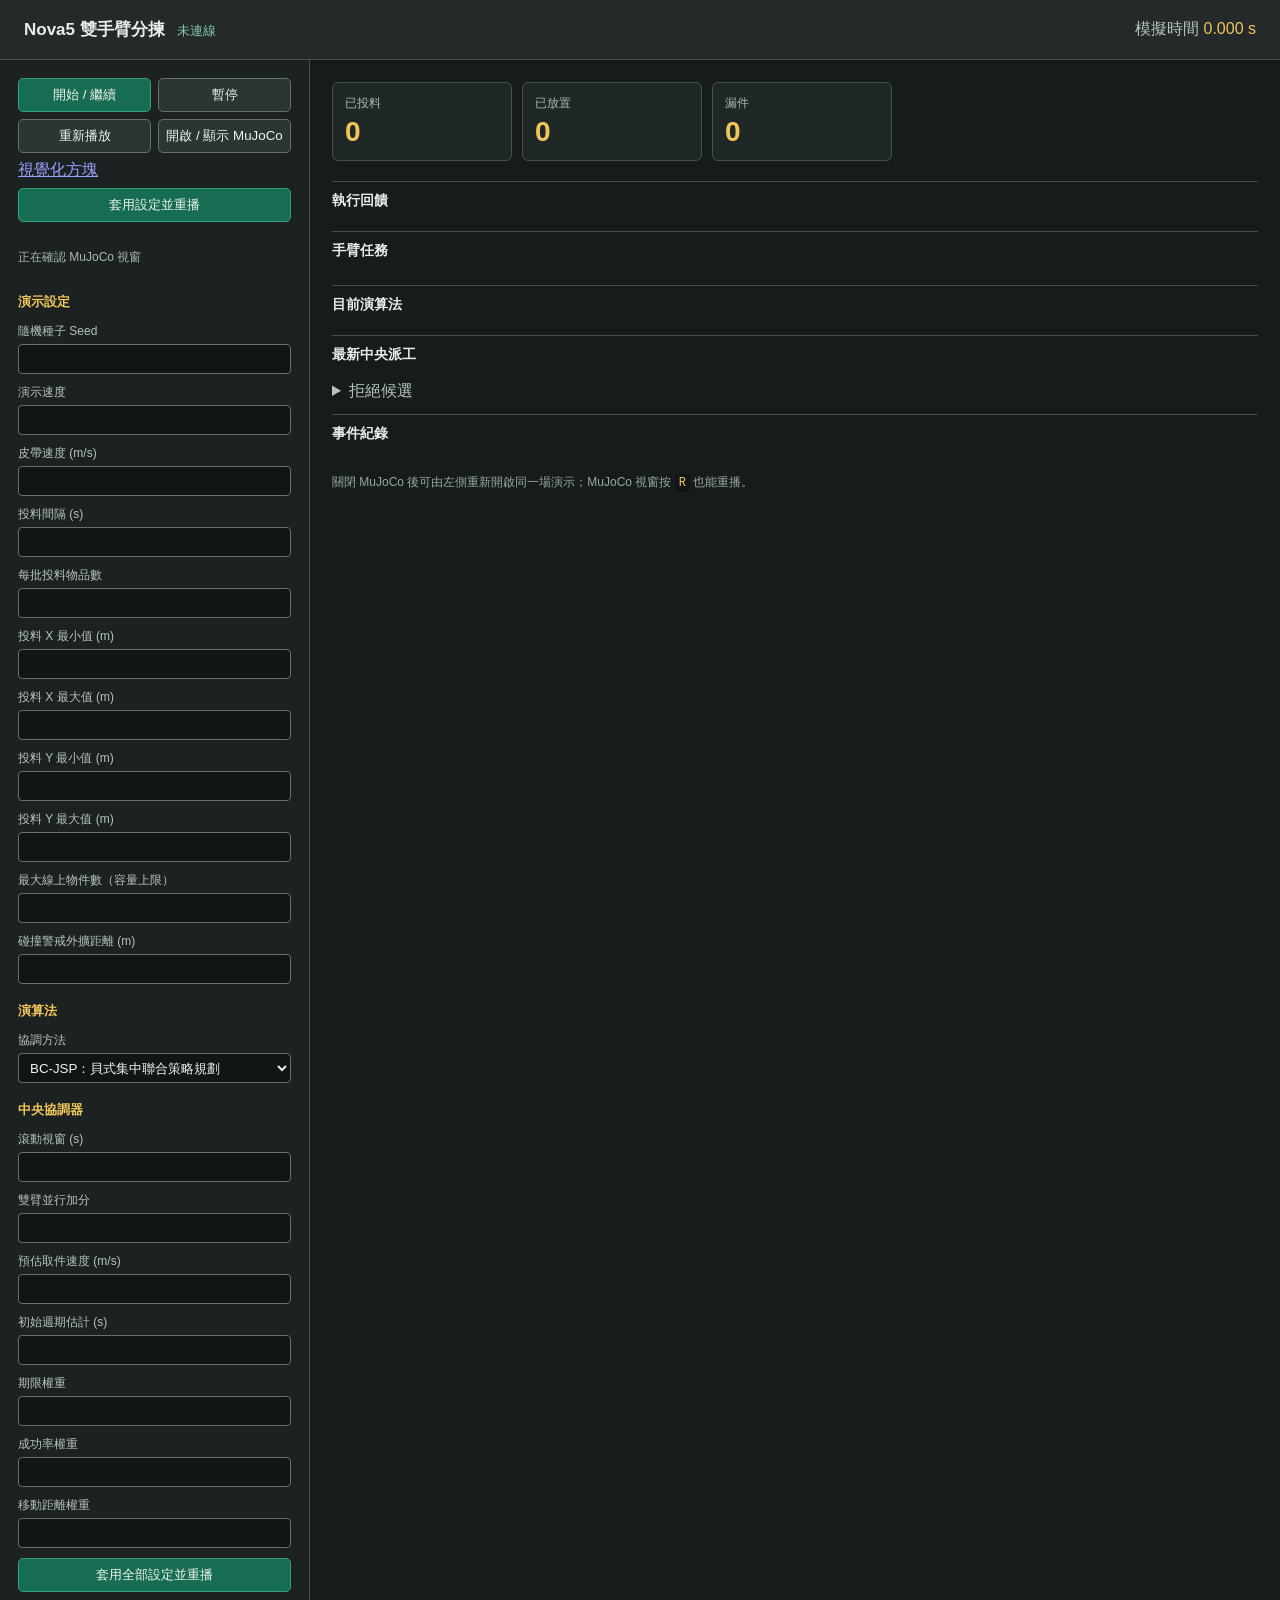
==== src/dashboard/index.html @ 5a60c196 "feat: stabilize dual-arm conveyor admission and physical release" ====
<!doctype html>
<html lang="zh-Hant">
<head>
  <meta charset="utf-8">
  <meta name="viewport" content="width=device-width, initial-scale=1">
  <title>Nova5 雙手臂分揀控制台</title>
  <link rel="stylesheet" href="styles.css">
</head>
<body>
  <header>
    <div><strong>Nova5 雙手臂分揀</strong><span id="connection">連線中</span></div>
    <div class="clock">模擬時間 <output id="sim-time">0.000 s</output></div>
  </header>
  <main>
    <section class="controls" aria-label="演示控制">
      <div class="button-row">
        <button id="resume" class="primary" type="button">開始 / 繼續</button>
        <button id="pause" type="button">暫停</button>
        <button id="restart" type="button">重新播放</button>
        <button id="open-mujoco" type="button">開啟 / 顯示 MuJoCo</button>
        <a class="button-link" href="visual_blocks.html" target="_blank" rel="noopener">視覺化方塊</a>
        <button id="apply-demo-settings" class="primary apply-settings" type="submit" form="settings">套用設定並重播</button>
      </div>
      <output id="settings-status" class="settings-status" aria-live="polite"></output>
      <p id="viewer-status" class="viewer-status">正在確認 MuJoCo 視窗</p>
      <form id="settings">
        <h1>演示設定</h1>
        <label>隨機種子 Seed<input name="seed" type="number" step="1" required></label>
        <label>演示速度<input name="simulation_speed" type="number" min="0.1" max="4" step="0.1" required></label>
        <label>皮帶速度 (m/s)<input name="belt_speed_mps" type="number" min="0.02" max="0.5" step="0.01" required></label>
        <label>投料間隔 (s)<input name="feed_interval_s" type="number" min="1" max="30" step="0.1" required></label>
        <label>每批投料物品數<input name="feed_batch_size" type="number" min="1" max="10" step="1" required></label>
        <label>投料 X 最小值 (m)<input name="feed_x_min_m" type="number" min="-0.18" max="0.10" step="0.01" required></label>
        <label>投料 X 最大值 (m)<input name="feed_x_max_m" type="number" min="-0.10" max="0.18" step="0.01" required></label>
        <label>投料 Y 最小值 (m)<input name="feed_y_min_m" type="number" min="0.90" max="1.30" step="0.01" required></label>
        <label>投料 Y 最大值 (m)<input name="feed_y_max_m" type="number" min="1.00" max="1.40" step="0.01" required></label>
        <label>最大線上物件數（容量上限）<input name="max_active_parts" type="number" min="1" max="10" step="1" required></label>
        <label>碰撞警戒外擴距離 (m)<input name="warning_margin_m" type="number" min="0.02" max="0.30" step="0.01" required></label>
        <h1>演算法</h1>
        <label>協調方法
          <select name="algorithm" id="algorithm">
            <option value="bc_jsp">BC-JSP：貝式集中聯合策略規劃</option>
            <option value="deadline_first" disabled>Deadline-first：即將支援</option>
            <option value="hungarian" disabled>Hungarian：即將支援</option>
            <option value="fuzzy" disabled>Fuzzy：即將支援</option>
          </select>
        </label>
        <h1>中央協調器</h1>
        <label>滾動視窗 (s)<input name="horizon_s" type="number" min="0.5" max="30" step="0.1" required></label>
        <label>雙臂並行加分<input name="parallel_bonus" type="number" min="0.1" max="20" step="0.1" required></label>
        <label>預估取件速度 (m/s)<input name="pick_speed_mps" type="number" min="0.1" max="2" step="0.05" required></label>
        <label>初始週期估計 (s)<input name="fixed_cycle_s" type="number" min="0.1" max="20" step="0.1" required></label>
        <label>期限權重<input name="urgency_weight" type="number" min="0.1" max="20" step="0.1" required></label>
        <label>成功率權重<input name="success_weight" type="number" min="0.1" max="20" step="0.1" required></label>
        <label>移動距離權重<input name="travel_weight" type="number" min="0.01" max="10" step="0.01" required></label>
        <button class="primary" type="submit">套用全部設定並重播</button>
      </form>
    </section>
    <section class="monitor" aria-label="即時狀態">
      <div class="metrics">
        <div><span>已投料</span><strong id="spawned">0</strong></div>
        <div><span>已放置</span><strong id="placed">0</strong></div>
        <div><span>漏件</span><strong id="missed">0</strong></div>
      </div>
      <section class="panel"><h2>執行回饋</h2><div id="feedback" class="rows"></div></section>
      <section class="panel"><h2>手臂任務</h2><div id="missions" class="rows"></div><p id="deferred"></p><p id="preflight"></p></section>
      <section class="panel"><h2>目前演算法</h2><div id="algorithm-name"></div><div id="joint-plan" class="rows"></div></section>
      <section class="panel"><h2>最新中央派工</h2><div id="assignments" class="rows"></div><details><summary>拒絕候選</summary><pre id="rejected"></pre></details></section>
      <section class="panel"><h2>事件紀錄</h2><ol id="events"></ol></section>
      <p class="hint">關閉 MuJoCo 後可由左側重新開啟同一場演示；MuJoCo 視窗按 <kbd>R</kbd> 也能重播。</p>
    </section>
  </main>
  <script src="app.js"></script>
</body>
</html>
---- src/dashboard/styles.css ----
:root { color-scheme: dark; font-family: "Segoe UI", sans-serif; background: #161b1c; color: #e8eee9; }
* { box-sizing: border-box; }
body { margin: 0; min-width: 760px; }
header { height: 60px; padding: 0 24px; display: flex; align-items: center; justify-content: space-between; background: #232a29; border-bottom: 1px solid #46504b; }
header strong { font-size: 17px; letter-spacing: 0; } #connection { margin-left: 12px; color: #89c8ae; font-size: 13px; } .clock { color: #b8c3bd; } output { color: #f0c65b; font-variant-numeric: tabular-nums; }
main { display: grid; grid-template-columns: 310px minmax(460px, 1fr); min-height: calc(100vh - 60px); }
.controls { padding: 18px; border-right: 1px solid #46504b; background: #1c2221; } .monitor { padding: 22px; max-width: 1050px; }
.button-row { display: grid; grid-template-columns: repeat(2, 1fr); gap: 7px; margin-bottom: 8px; } button { min-height: 34px; border: 1px solid #65716a; border-radius: 5px; background: #2b3531; color: #f1f4f0; cursor: pointer; } button:hover { background: #38463f; } button.primary { background: #176c54; border-color: #399e7c; } button.primary:hover { background: #208365; } .apply-settings { grid-column: 1 / -1; }
.settings-status { display: block; min-height: 16px; margin-bottom: 3px; color: #89c8ae; font-size: 12px; } .viewer-status { min-height: 18px; margin: 0 0 18px; color: #aab7af; font-size: 12px; }
form { display: grid; gap: 10px; } h1 { margin: 8px 0 2px; font-size: 13px; font-weight: 600; color: #f0c65b; text-transform: uppercase; } label { display: grid; gap: 4px; font-size: 12px; color: #b8c3bd; } input, select { width: 100%; height: 30px; border: 1px solid #65716a; border-radius: 4px; background: #111615; color: #f1f4f0; padding: 4px 7px; }
.metrics { display: grid; grid-template-columns: repeat(3, minmax(100px, 180px)); gap: 10px; margin-bottom: 20px; } .metrics div { padding: 12px; border: 1px solid #46504b; border-radius: 6px; background: #202827; } .metrics span { display: block; color: #aab7af; font-size: 12px; } .metrics strong { display: block; margin-top: 4px; font-size: 28px; color: #f0c65b; }
.panel { margin-top: 12px; border-top: 1px solid #46504b; padding-top: 10px; } h2 { margin: 0 0 9px; font-size: 14px; } .rows { display: grid; gap: 6px; } .row { display: grid; grid-template-columns: 92px 1fr auto; gap: 8px; padding: 8px; background: #202827; border-left: 3px solid #399e7c; font-size: 13px; } details { margin-top: 8px; color: #b8c3bd; } pre { max-height: 150px; overflow: auto; white-space: pre-wrap; color: #d3dcd6; } ol { margin: 0; padding-left: 22px; max-height: 240px; overflow: auto; color: #c6d0ca; font-family: Consolas, monospace; font-size: 12px; } li { padding: 3px 0; } .hint { color: #9aa8a0; font-size: 12px; margin-top: 22px; } code, kbd { color: #f0c65b; background: #111615; padding: 2px 4px; border-radius: 3px; }
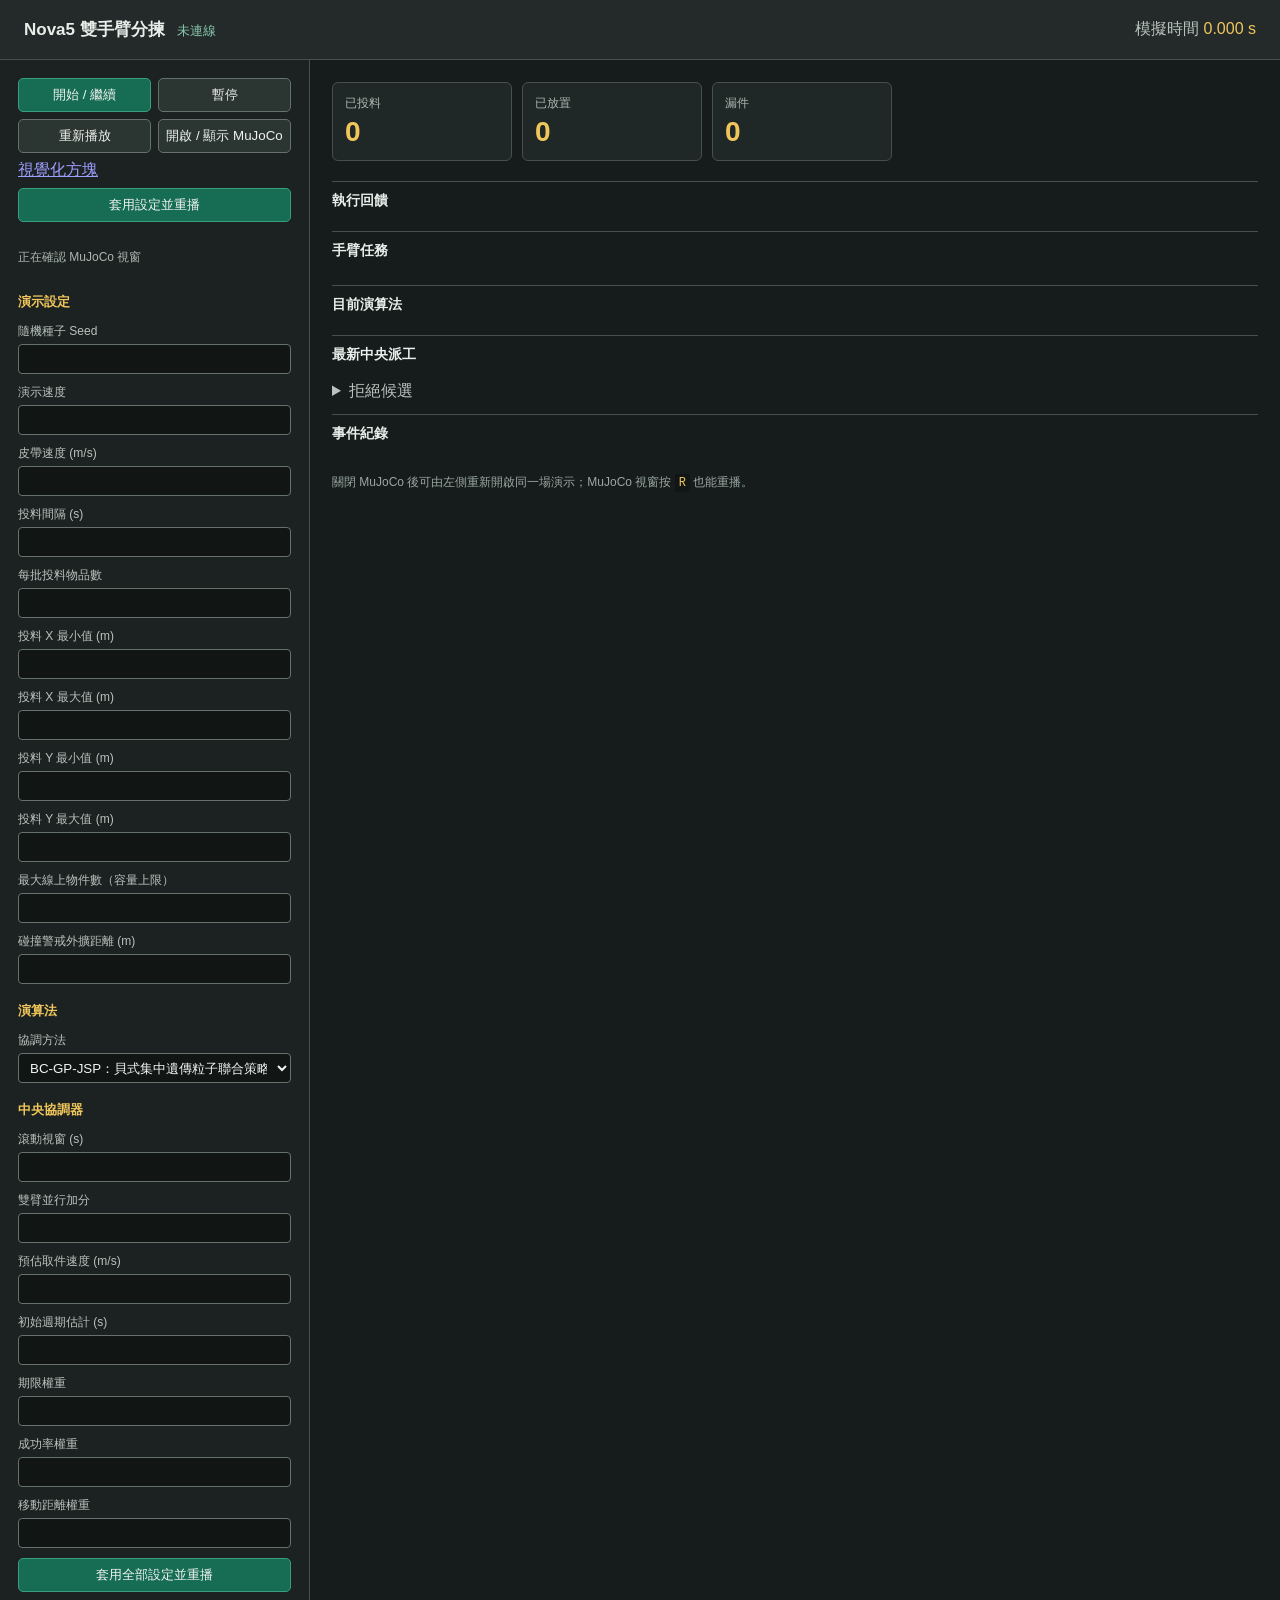
==== commit 89afe105: "docs: label GA PSO planner in GUI" ====
--- a/src/dashboard/index.html
+++ b/src/dashboard/index.html
@@ -39,7 +39,7 @@
         <h1>演算法</h1>
         <label>協調方法
           <select name="algorithm" id="algorithm">
-            <option value="bc_jsp">BC-JSP：貝式集中聯合策略規劃</option>
+            <option value="bc_jsp">BC-GP-JSP：貝式集中遺傳粒子聯合策略規劃</option>
             <option value="deadline_first" disabled>Deadline-first：即將支援</option>
             <option value="hungarian" disabled>Hungarian：即將支援</option>
             <option value="fuzzy" disabled>Fuzzy：即將支援</option>
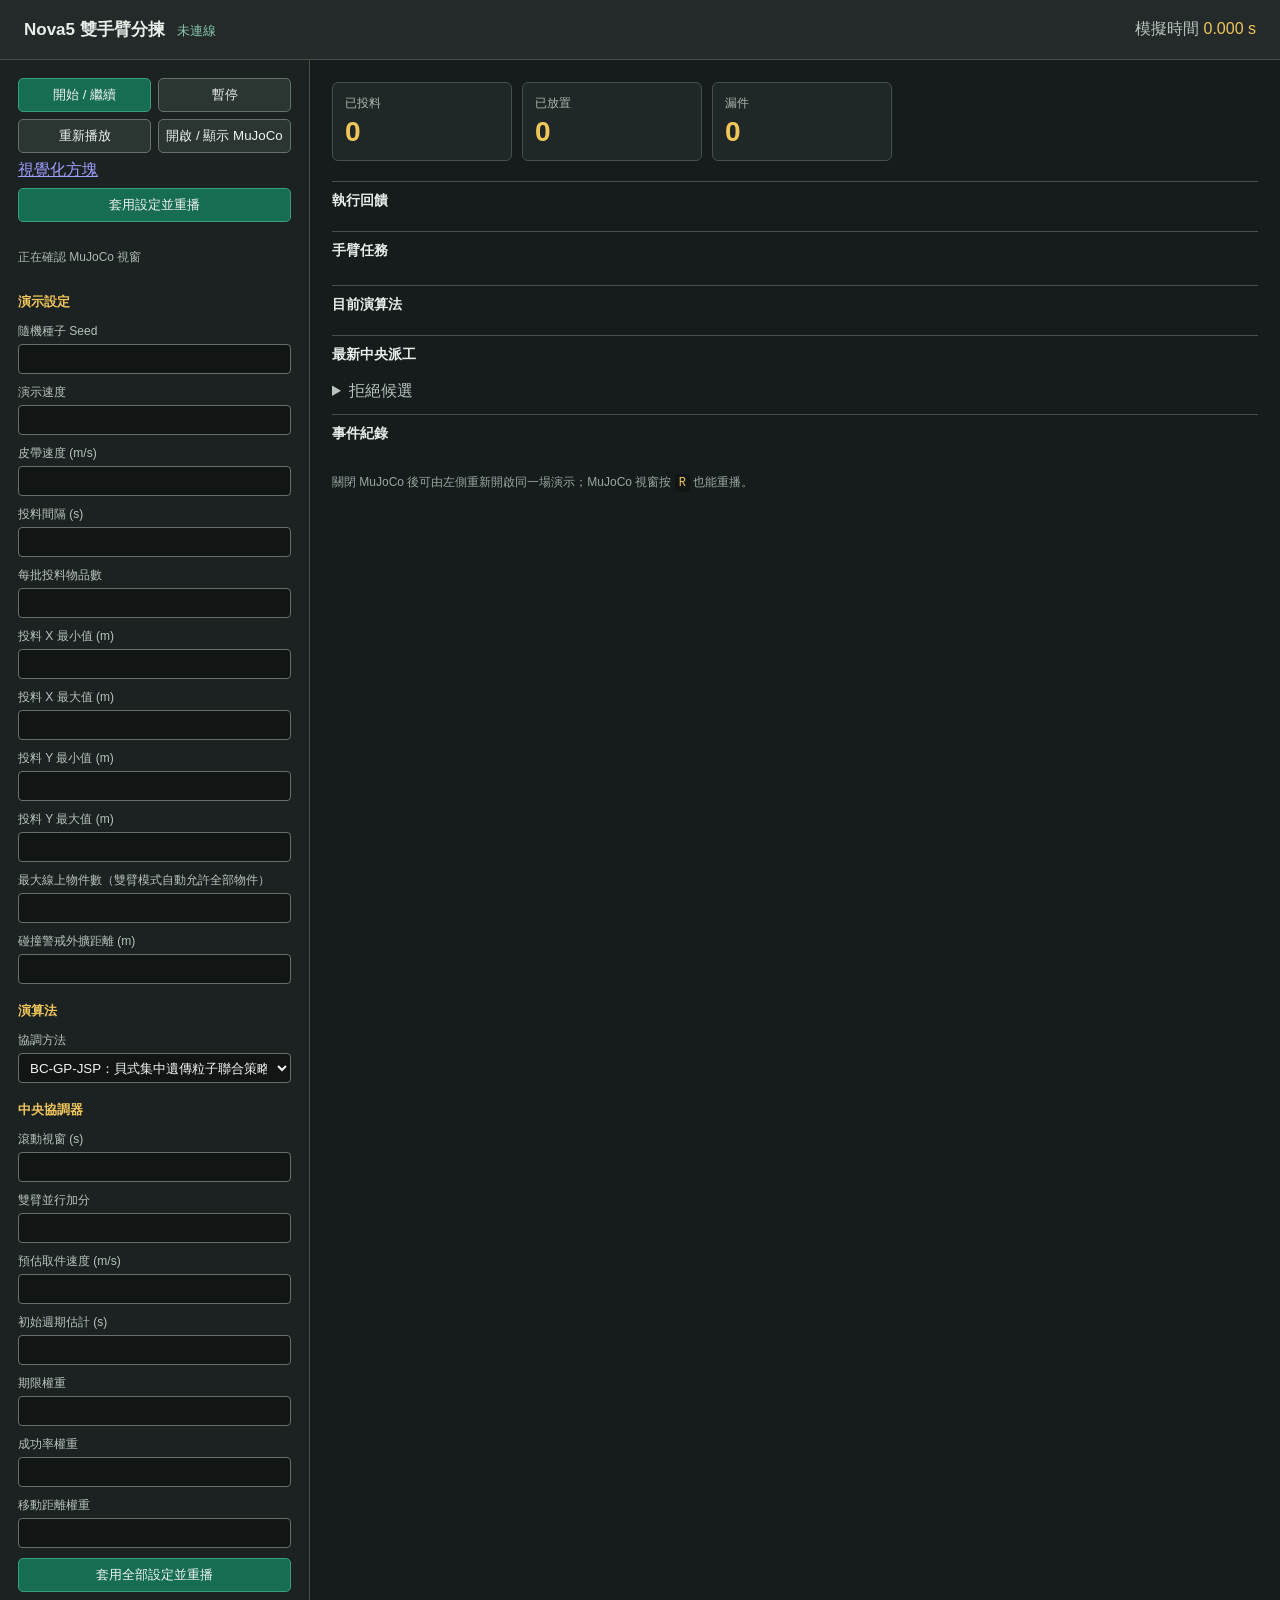
==== commit 55306dac: "feat: remove dual-arm conveyor capacity cap" ====
--- a/src/dashboard/index.html
+++ b/src/dashboard/index.html
@@ -34,7 +34,7 @@
         <label>投料 X 最大值 (m)<input name="feed_x_max_m" type="number" min="-0.10" max="0.18" step="0.01" required></label>
         <label>投料 Y 最小值 (m)<input name="feed_y_min_m" type="number" min="0.90" max="1.30" step="0.01" required></label>
         <label>投料 Y 最大值 (m)<input name="feed_y_max_m" type="number" min="1.00" max="1.40" step="0.01" required></label>
-        <label>最大線上物件數（容量上限）<input name="max_active_parts" type="number" min="1" max="10" step="1" required></label>
+        <label>最大線上物件數（雙臂模式自動允許全部物件）<input name="max_active_parts" type="number" min="1" max="10" step="1" required></label>
         <label>碰撞警戒外擴距離 (m)<input name="warning_margin_m" type="number" min="0.02" max="0.30" step="0.01" required></label>
         <h1>演算法</h1>
         <label>協調方法
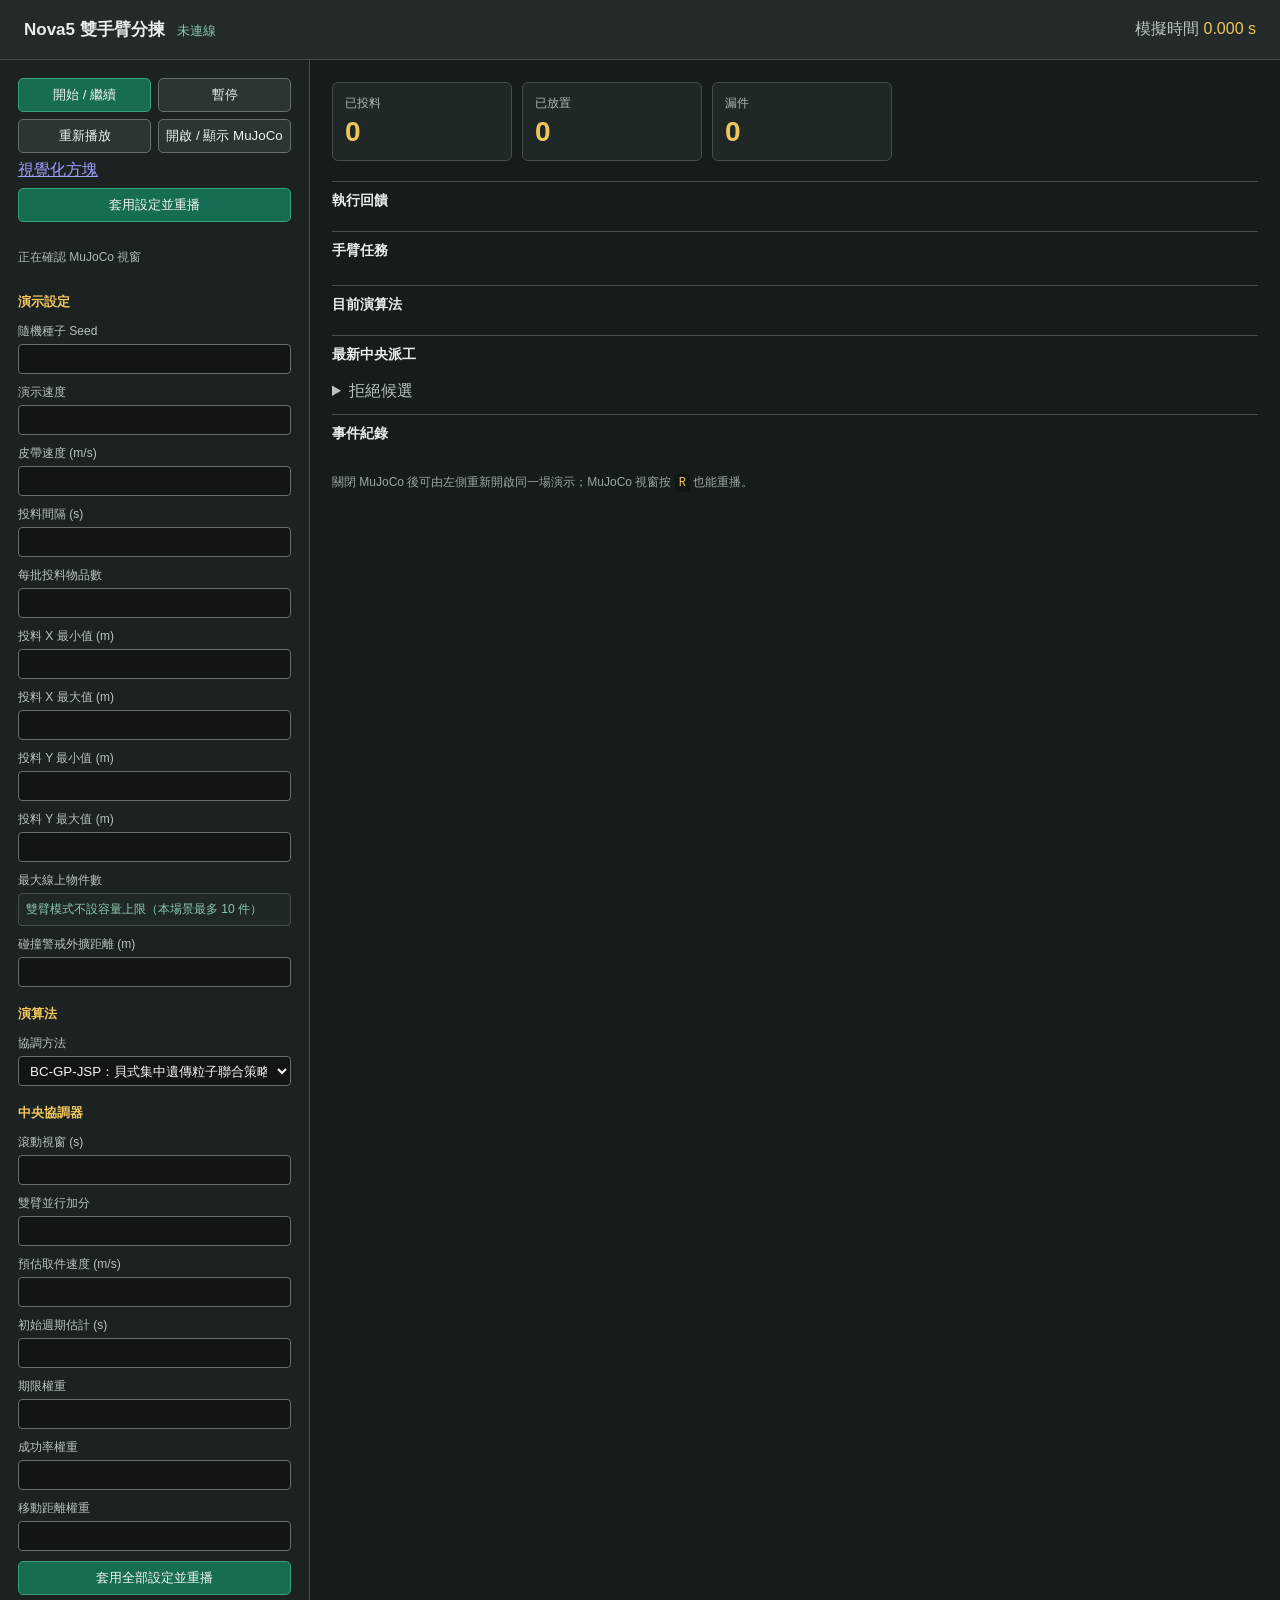
==== commit 6d6f990c: "fix: sync dashboard settings with simulation state" ====
--- a/src/dashboard/index.html
+++ b/src/dashboard/index.html
@@ -34,7 +34,7 @@
         <label>投料 X 最大值 (m)<input name="feed_x_max_m" type="number" min="-0.10" max="0.18" step="0.01" required></label>
         <label>投料 Y 最小值 (m)<input name="feed_y_min_m" type="number" min="0.90" max="1.30" step="0.01" required></label>
         <label>投料 Y 最大值 (m)<input name="feed_y_max_m" type="number" min="1.00" max="1.40" step="0.01" required></label>
-        <label>最大線上物件數（雙臂模式自動允許全部物件）<input name="max_active_parts" type="number" min="1" max="10" step="1" required></label>
+        <label class="readonly-setting">最大線上物件數<span>雙臂模式不設容量上限（本場景最多 10 件）</span></label>
         <label>碰撞警戒外擴距離 (m)<input name="warning_margin_m" type="number" min="0.02" max="0.30" step="0.01" required></label>
         <h1>演算法</h1>
         <label>協調方法
--- a/src/dashboard/styles.css
+++ b/src/dashboard/styles.css
@@ -7,6 +7,6 @@
 .controls { padding: 18px; border-right: 1px solid #46504b; background: #1c2221; } .monitor { padding: 22px; max-width: 1050px; }
 .button-row { display: grid; grid-template-columns: repeat(2, 1fr); gap: 7px; margin-bottom: 8px; } button { min-height: 34px; border: 1px solid #65716a; border-radius: 5px; background: #2b3531; color: #f1f4f0; cursor: pointer; } button:hover { background: #38463f; } button.primary { background: #176c54; border-color: #399e7c; } button.primary:hover { background: #208365; } .apply-settings { grid-column: 1 / -1; }
 .settings-status { display: block; min-height: 16px; margin-bottom: 3px; color: #89c8ae; font-size: 12px; } .viewer-status { min-height: 18px; margin: 0 0 18px; color: #aab7af; font-size: 12px; }
-form { display: grid; gap: 10px; } h1 { margin: 8px 0 2px; font-size: 13px; font-weight: 600; color: #f0c65b; text-transform: uppercase; } label { display: grid; gap: 4px; font-size: 12px; color: #b8c3bd; } input, select { width: 100%; height: 30px; border: 1px solid #65716a; border-radius: 4px; background: #111615; color: #f1f4f0; padding: 4px 7px; }
+form { display: grid; gap: 10px; } h1 { margin: 8px 0 2px; font-size: 13px; font-weight: 600; color: #f0c65b; text-transform: uppercase; } label { display: grid; gap: 4px; font-size: 12px; color: #b8c3bd; } .readonly-setting span { min-height: 30px; padding: 7px; border: 1px solid #46504b; border-radius: 4px; color: #89c8ae; background: #202827; } input, select { width: 100%; height: 30px; border: 1px solid #65716a; border-radius: 4px; background: #111615; color: #f1f4f0; padding: 4px 7px; }
 .metrics { display: grid; grid-template-columns: repeat(3, minmax(100px, 180px)); gap: 10px; margin-bottom: 20px; } .metrics div { padding: 12px; border: 1px solid #46504b; border-radius: 6px; background: #202827; } .metrics span { display: block; color: #aab7af; font-size: 12px; } .metrics strong { display: block; margin-top: 4px; font-size: 28px; color: #f0c65b; }
 .panel { margin-top: 12px; border-top: 1px solid #46504b; padding-top: 10px; } h2 { margin: 0 0 9px; font-size: 14px; } .rows { display: grid; gap: 6px; } .row { display: grid; grid-template-columns: 92px 1fr auto; gap: 8px; padding: 8px; background: #202827; border-left: 3px solid #399e7c; font-size: 13px; } details { margin-top: 8px; color: #b8c3bd; } pre { max-height: 150px; overflow: auto; white-space: pre-wrap; color: #d3dcd6; } ol { margin: 0; padding-left: 22px; max-height: 240px; overflow: auto; color: #c6d0ca; font-family: Consolas, monospace; font-size: 12px; } li { padding: 3px 0; } .hint { color: #9aa8a0; font-size: 12px; margin-top: 22px; } code, kbd { color: #f0c65b; background: #111615; padding: 2px 4px; border-radius: 3px; }
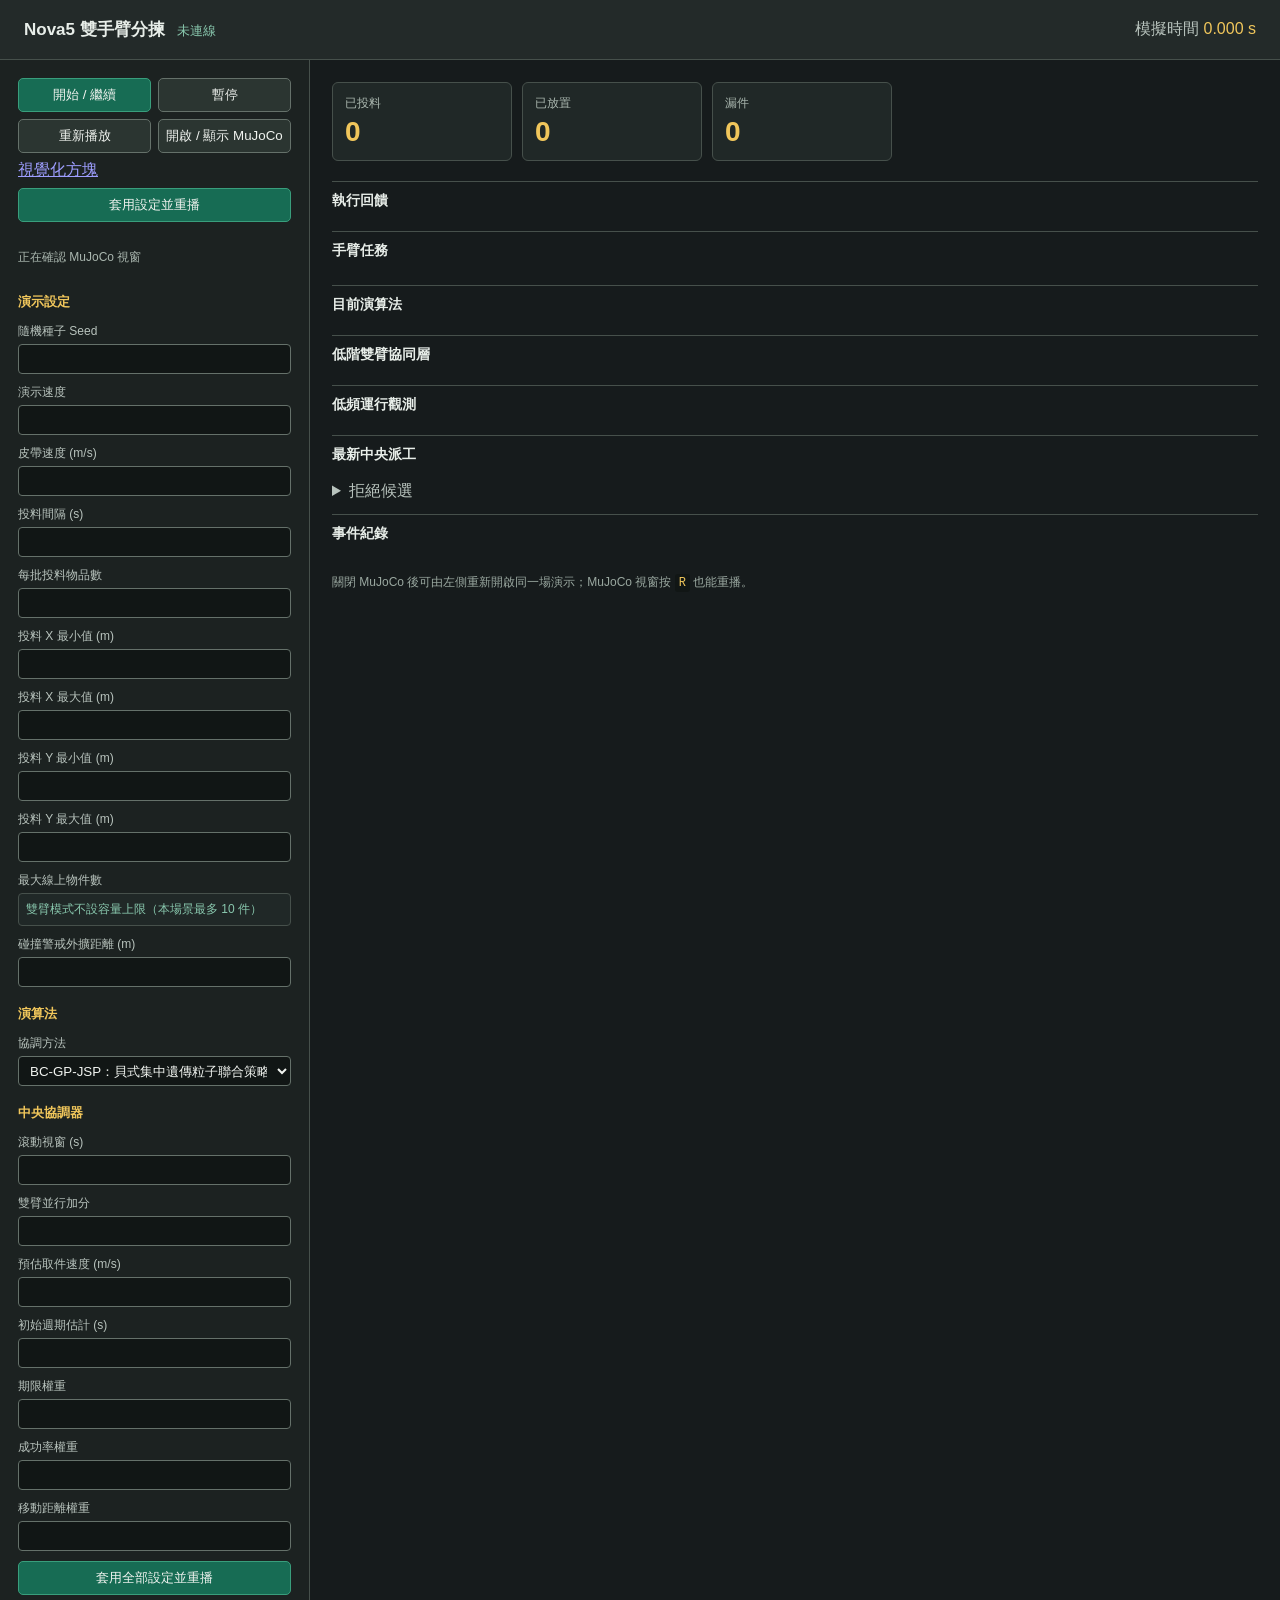
==== commit 1f9f102a: "v0.37.0: planner - add paper-inspired low-level coordination" ====
--- a/src/dashboard/index.html
+++ b/src/dashboard/index.html
@@ -65,6 +65,8 @@
       <section class="panel"><h2>執行回饋</h2><div id="feedback" class="rows"></div></section>
       <section class="panel"><h2>手臂任務</h2><div id="missions" class="rows"></div><p id="deferred"></p><p id="preflight"></p></section>
       <section class="panel"><h2>目前演算法</h2><div id="algorithm-name"></div><div id="joint-plan" class="rows"></div></section>
+      <section class="panel"><h2>低階雙臂協同層</h2><div id="low-level" class="rows"></div></section>
+      <section class="panel"><h2>低頻運行觀測</h2><div id="observation" class="rows"></div></section>
       <section class="panel"><h2>最新中央派工</h2><div id="assignments" class="rows"></div><details><summary>拒絕候選</summary><pre id="rejected"></pre></details></section>
       <section class="panel"><h2>事件紀錄</h2><ol id="events"></ol></section>
       <p class="hint">關閉 MuJoCo 後可由左側重新開啟同一場演示；MuJoCo 視窗按 <kbd>R</kbd> 也能重播。</p>
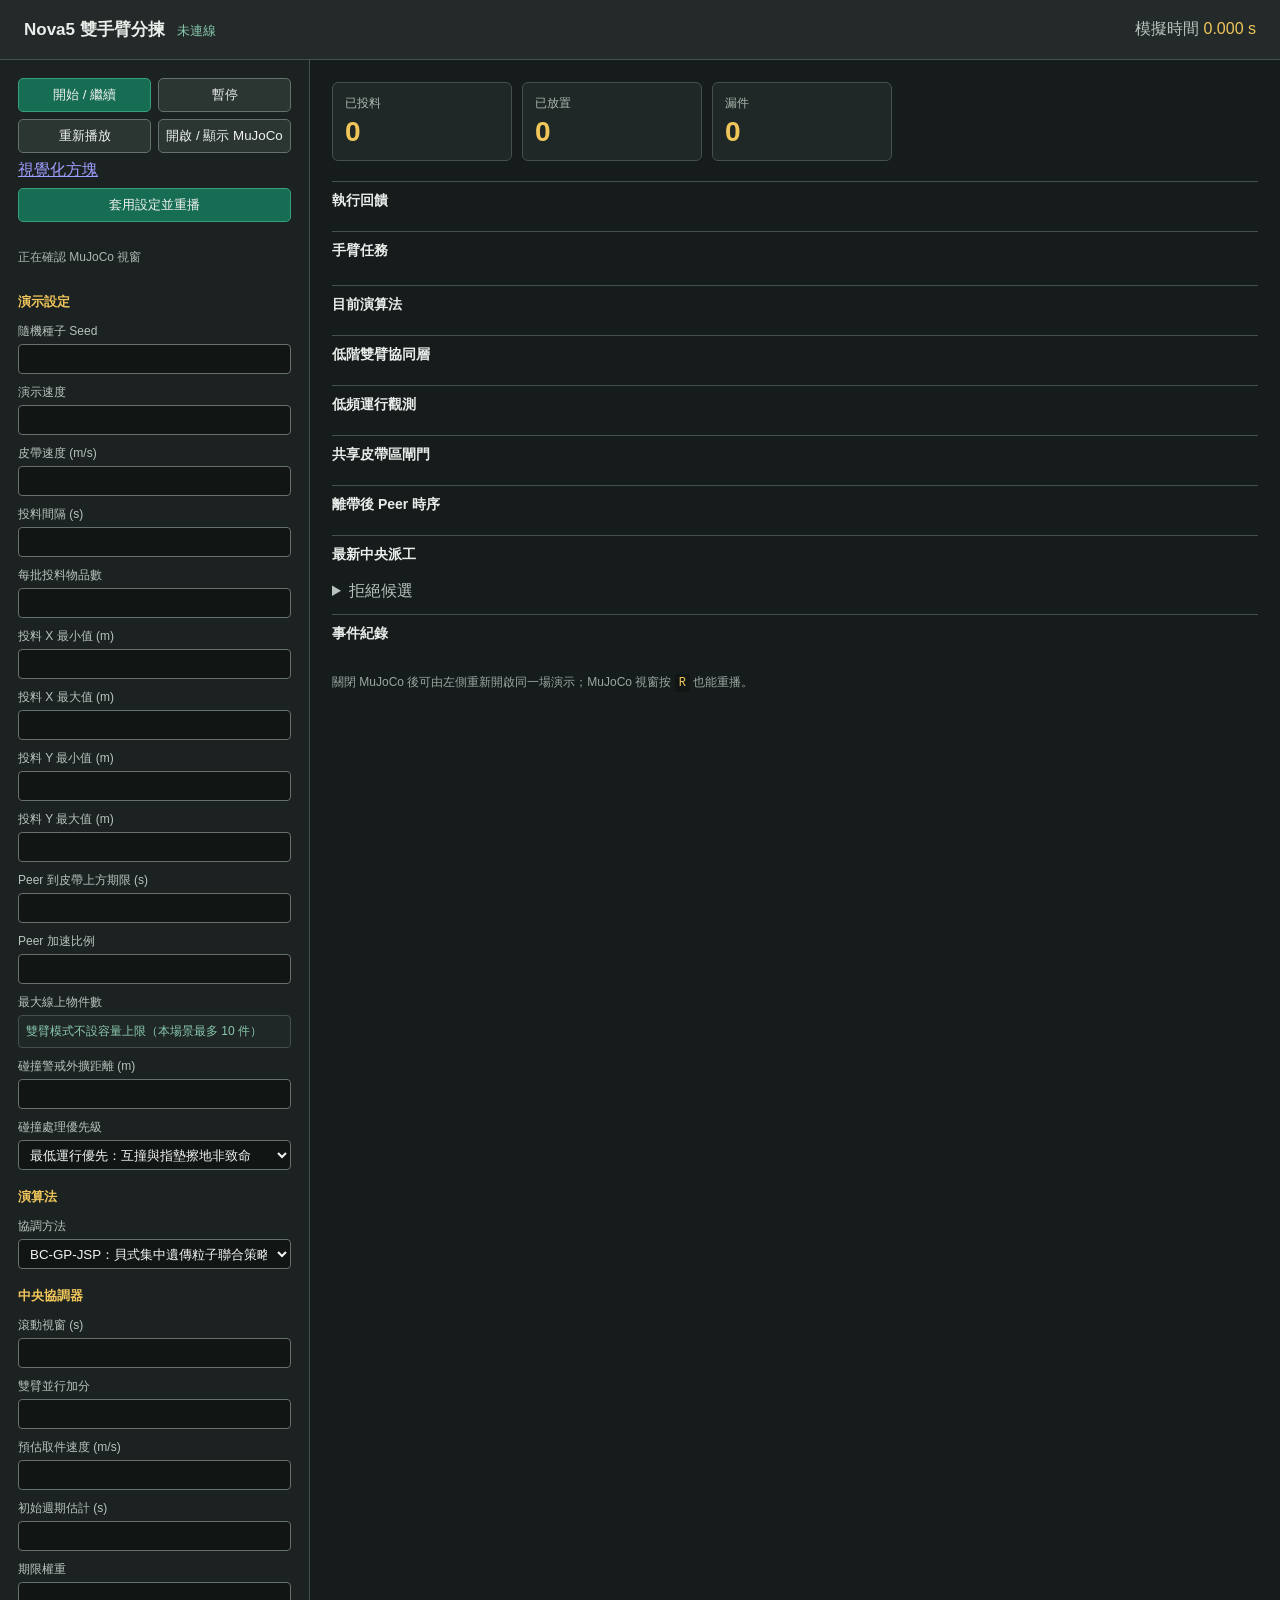
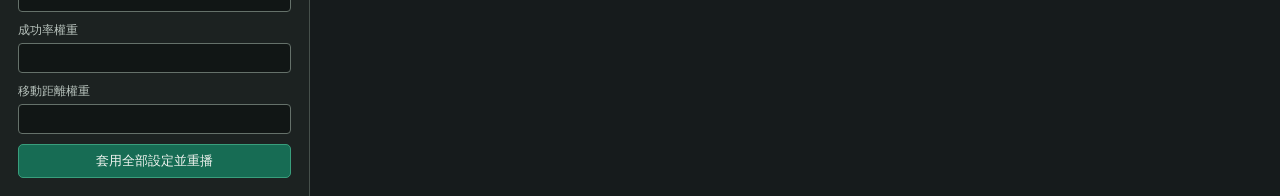
==== commit 327285b6: "feat: add atomic segmented shared-zone gating" ====
--- a/src/dashboard/index.html
+++ b/src/dashboard/index.html
@@ -34,8 +34,16 @@
         <label>投料 X 最大值 (m)<input name="feed_x_max_m" type="number" min="-0.10" max="0.18" step="0.01" required></label>
         <label>投料 Y 最小值 (m)<input name="feed_y_min_m" type="number" min="0.90" max="1.30" step="0.01" required></label>
         <label>投料 Y 最大值 (m)<input name="feed_y_max_m" type="number" min="1.00" max="1.40" step="0.01" required></label>
+        <label>Peer 到皮帶上方期限 (s)<input name="peer_belt_entry_deadline_s" type="number" min="0.10" max="5" step="0.05" required></label>
+        <label>Peer 加速比例<input name="peer_motion_speed_scale" type="number" min="0.25" max="1" step="0.05" required></label>
         <label class="readonly-setting">最大線上物件數<span>雙臂模式不設容量上限（本場景最多 10 件）</span></label>
         <label>碰撞警戒外擴距離 (m)<input name="warning_margin_m" type="number" min="0.02" max="0.30" step="0.01" required></label>
+        <label>碰撞處理優先級
+          <select name="collision_priority" id="collision-priority">
+            <option value="progress_first">最低運行優先：互撞與指墊擦地非致命</option>
+            <option value="strict">安全優先：碰撞會阻擋路徑</option>
+          </select>
+        </label>
         <h1>演算法</h1>
         <label>協調方法
           <select name="algorithm" id="algorithm">
@@ -67,6 +75,8 @@
       <section class="panel"><h2>目前演算法</h2><div id="algorithm-name"></div><div id="joint-plan" class="rows"></div></section>
       <section class="panel"><h2>低階雙臂協同層</h2><div id="low-level" class="rows"></div></section>
       <section class="panel"><h2>低頻運行觀測</h2><div id="observation" class="rows"></div></section>
+      <section class="panel"><h2>共享皮帶區閘門</h2><div id="shared-zone" class="rows"></div></section>
+      <section class="panel"><h2>離帶後 Peer 時序</h2><div id="coordination-timing" class="rows"></div></section>
       <section class="panel"><h2>最新中央派工</h2><div id="assignments" class="rows"></div><details><summary>拒絕候選</summary><pre id="rejected"></pre></details></section>
       <section class="panel"><h2>事件紀錄</h2><ol id="events"></ol></section>
       <p class="hint">關閉 MuJoCo 後可由左側重新開啟同一場演示；MuJoCo 視窗按 <kbd>R</kbd> 也能重播。</p>
--- a/src/dashboard/styles.css
+++ b/src/dashboard/styles.css
@@ -10,3 +10,4 @@
 form { display: grid; gap: 10px; } h1 { margin: 8px 0 2px; font-size: 13px; font-weight: 600; color: #f0c65b; text-transform: uppercase; } label { display: grid; gap: 4px; font-size: 12px; color: #b8c3bd; } .readonly-setting span { min-height: 30px; padding: 7px; border: 1px solid #46504b; border-radius: 4px; color: #89c8ae; background: #202827; } input, select { width: 100%; height: 30px; border: 1px solid #65716a; border-radius: 4px; background: #111615; color: #f1f4f0; padding: 4px 7px; }
 .metrics { display: grid; grid-template-columns: repeat(3, minmax(100px, 180px)); gap: 10px; margin-bottom: 20px; } .metrics div { padding: 12px; border: 1px solid #46504b; border-radius: 6px; background: #202827; } .metrics span { display: block; color: #aab7af; font-size: 12px; } .metrics strong { display: block; margin-top: 4px; font-size: 28px; color: #f0c65b; }
 .panel { margin-top: 12px; border-top: 1px solid #46504b; padding-top: 10px; } h2 { margin: 0 0 9px; font-size: 14px; } .rows { display: grid; gap: 6px; } .row { display: grid; grid-template-columns: 92px 1fr auto; gap: 8px; padding: 8px; background: #202827; border-left: 3px solid #399e7c; font-size: 13px; } details { margin-top: 8px; color: #b8c3bd; } pre { max-height: 150px; overflow: auto; white-space: pre-wrap; color: #d3dcd6; } ol { margin: 0; padding-left: 22px; max-height: 240px; overflow: auto; color: #c6d0ca; font-family: Consolas, monospace; font-size: 12px; } li { padding: 3px 0; } .hint { color: #9aa8a0; font-size: 12px; margin-top: 22px; } code, kbd { color: #f0c65b; background: #111615; padding: 2px 4px; border-radius: 3px; }
+.zone-indicator { font-weight: 700; } .zone-red { color: #ff7770; } .zone-amber { color: #f0c65b; } .zone-green { color: #65d69b; }
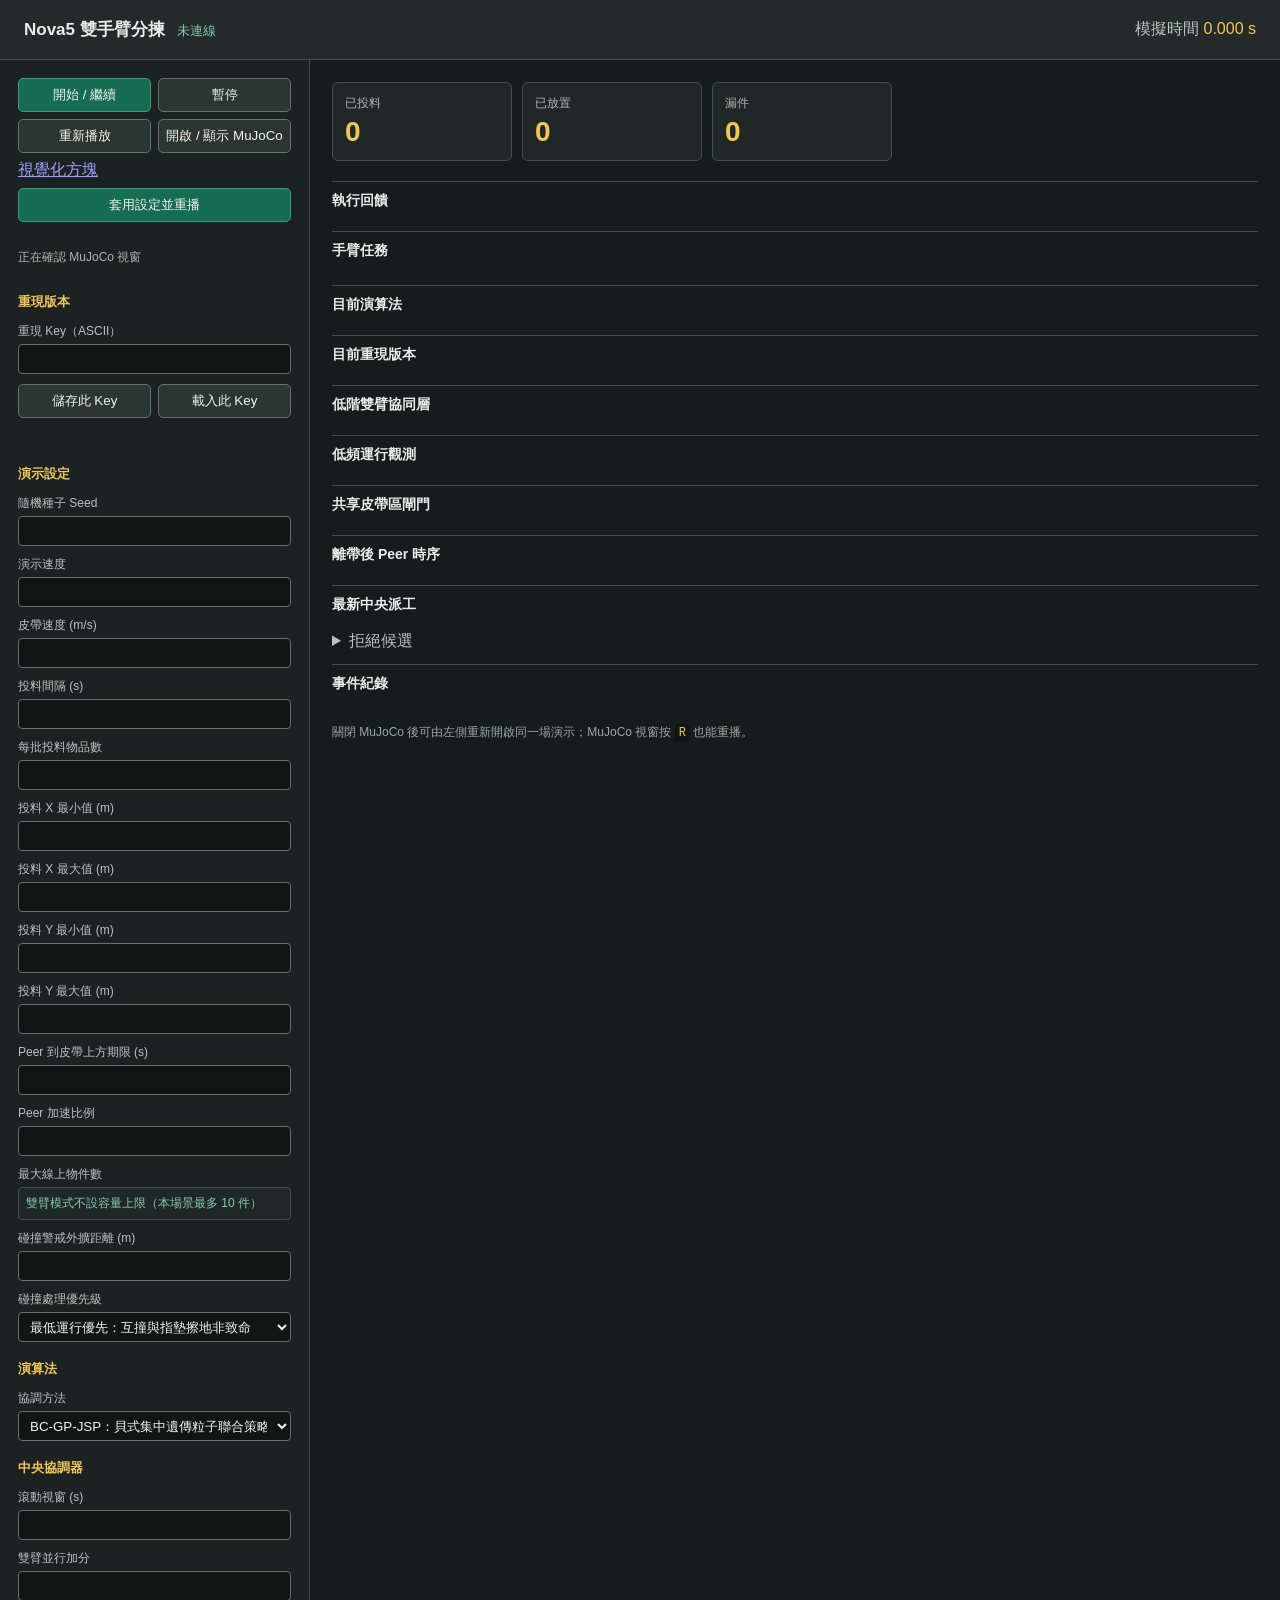
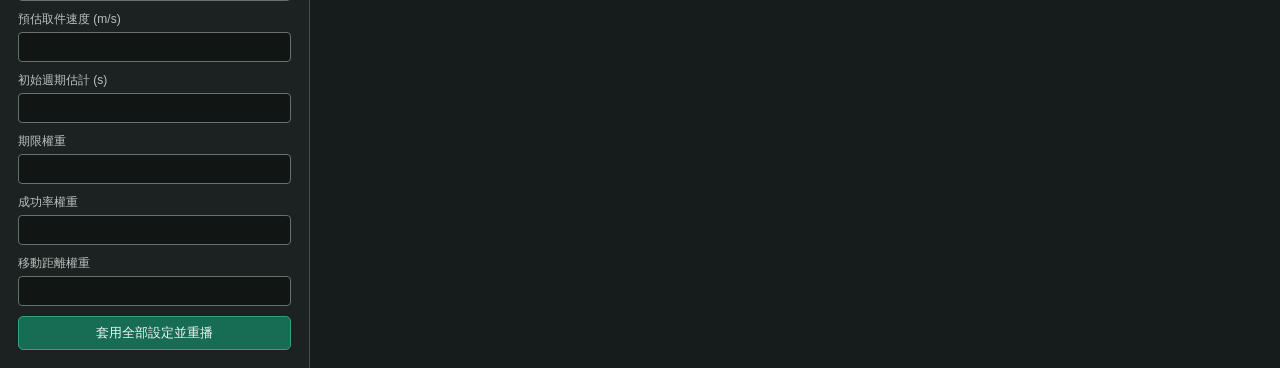
==== commit e50d2379: "feat: add reproducible named demo profiles" ====
--- a/src/dashboard/index.html
+++ b/src/dashboard/index.html
@@ -24,6 +24,13 @@
       <output id="settings-status" class="settings-status" aria-live="polite"></output>
       <p id="viewer-status" class="viewer-status">正在確認 MuJoCo 視窗</p>
       <form id="settings">
+        <h1>重現版本</h1>
+        <label>重現 Key（ASCII）<input name="profile_key" type="text" minlength="3" maxlength="64" pattern="[A-Za-z0-9][A-Za-z0-9._-]{2,63}" required></label>
+        <div class="profile-actions">
+          <button id="save-profile" type="button">儲存此 Key</button>
+          <button id="load-profile" type="button">載入此 Key</button>
+        </div>
+        <output id="profile-status" class="settings-status" aria-live="polite"></output>
         <h1>演示設定</h1>
         <label>隨機種子 Seed<input name="seed" type="number" step="1" required></label>
         <label>演示速度<input name="simulation_speed" type="number" min="0.1" max="4" step="0.1" required></label>
@@ -73,6 +80,7 @@
       <section class="panel"><h2>執行回饋</h2><div id="feedback" class="rows"></div></section>
       <section class="panel"><h2>手臂任務</h2><div id="missions" class="rows"></div><p id="deferred"></p><p id="preflight"></p></section>
       <section class="panel"><h2>目前演算法</h2><div id="algorithm-name"></div><div id="joint-plan" class="rows"></div></section>
+      <section class="panel"><h2>目前重現版本</h2><div id="profile-summary" class="rows"></div></section>
       <section class="panel"><h2>低階雙臂協同層</h2><div id="low-level" class="rows"></div></section>
       <section class="panel"><h2>低頻運行觀測</h2><div id="observation" class="rows"></div></section>
       <section class="panel"><h2>共享皮帶區閘門</h2><div id="shared-zone" class="rows"></div></section>
--- a/src/dashboard/styles.css
+++ b/src/dashboard/styles.css
@@ -7,6 +7,7 @@
 .controls { padding: 18px; border-right: 1px solid #46504b; background: #1c2221; } .monitor { padding: 22px; max-width: 1050px; }
 .button-row { display: grid; grid-template-columns: repeat(2, 1fr); gap: 7px; margin-bottom: 8px; } button { min-height: 34px; border: 1px solid #65716a; border-radius: 5px; background: #2b3531; color: #f1f4f0; cursor: pointer; } button:hover { background: #38463f; } button.primary { background: #176c54; border-color: #399e7c; } button.primary:hover { background: #208365; } .apply-settings { grid-column: 1 / -1; }
 .settings-status { display: block; min-height: 16px; margin-bottom: 3px; color: #89c8ae; font-size: 12px; } .viewer-status { min-height: 18px; margin: 0 0 18px; color: #aab7af; font-size: 12px; }
+.profile-actions { display: grid; grid-template-columns: repeat(2, 1fr); gap: 7px; }
 form { display: grid; gap: 10px; } h1 { margin: 8px 0 2px; font-size: 13px; font-weight: 600; color: #f0c65b; text-transform: uppercase; } label { display: grid; gap: 4px; font-size: 12px; color: #b8c3bd; } .readonly-setting span { min-height: 30px; padding: 7px; border: 1px solid #46504b; border-radius: 4px; color: #89c8ae; background: #202827; } input, select { width: 100%; height: 30px; border: 1px solid #65716a; border-radius: 4px; background: #111615; color: #f1f4f0; padding: 4px 7px; }
 .metrics { display: grid; grid-template-columns: repeat(3, minmax(100px, 180px)); gap: 10px; margin-bottom: 20px; } .metrics div { padding: 12px; border: 1px solid #46504b; border-radius: 6px; background: #202827; } .metrics span { display: block; color: #aab7af; font-size: 12px; } .metrics strong { display: block; margin-top: 4px; font-size: 28px; color: #f0c65b; }
 .panel { margin-top: 12px; border-top: 1px solid #46504b; padding-top: 10px; } h2 { margin: 0 0 9px; font-size: 14px; } .rows { display: grid; gap: 6px; } .row { display: grid; grid-template-columns: 92px 1fr auto; gap: 8px; padding: 8px; background: #202827; border-left: 3px solid #399e7c; font-size: 13px; } details { margin-top: 8px; color: #b8c3bd; } pre { max-height: 150px; overflow: auto; white-space: pre-wrap; color: #d3dcd6; } ol { margin: 0; padding-left: 22px; max-height: 240px; overflow: auto; color: #c6d0ca; font-family: Consolas, monospace; font-size: 12px; } li { padding: 3px 0; } .hint { color: #9aa8a0; font-size: 12px; margin-top: 22px; } code, kbd { color: #f0c65b; background: #111615; padding: 2px 4px; border-radius: 3px; }
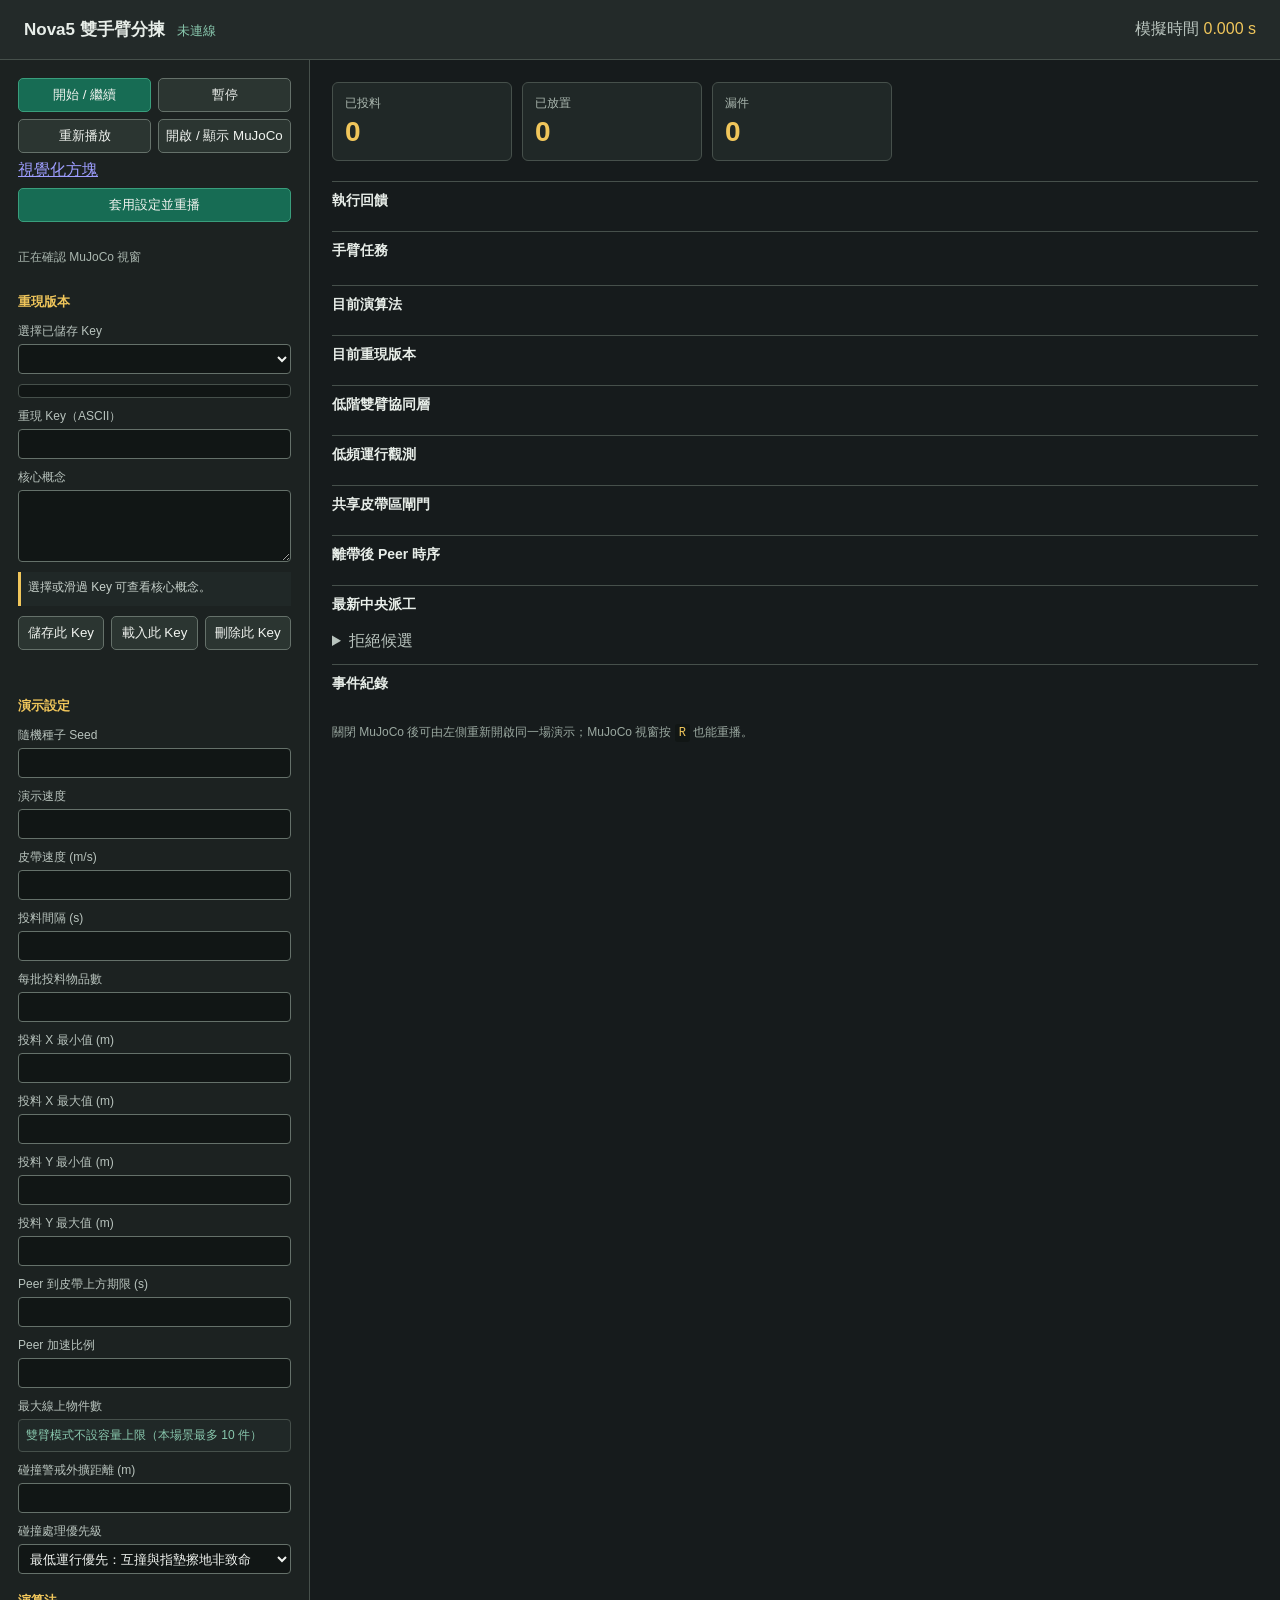
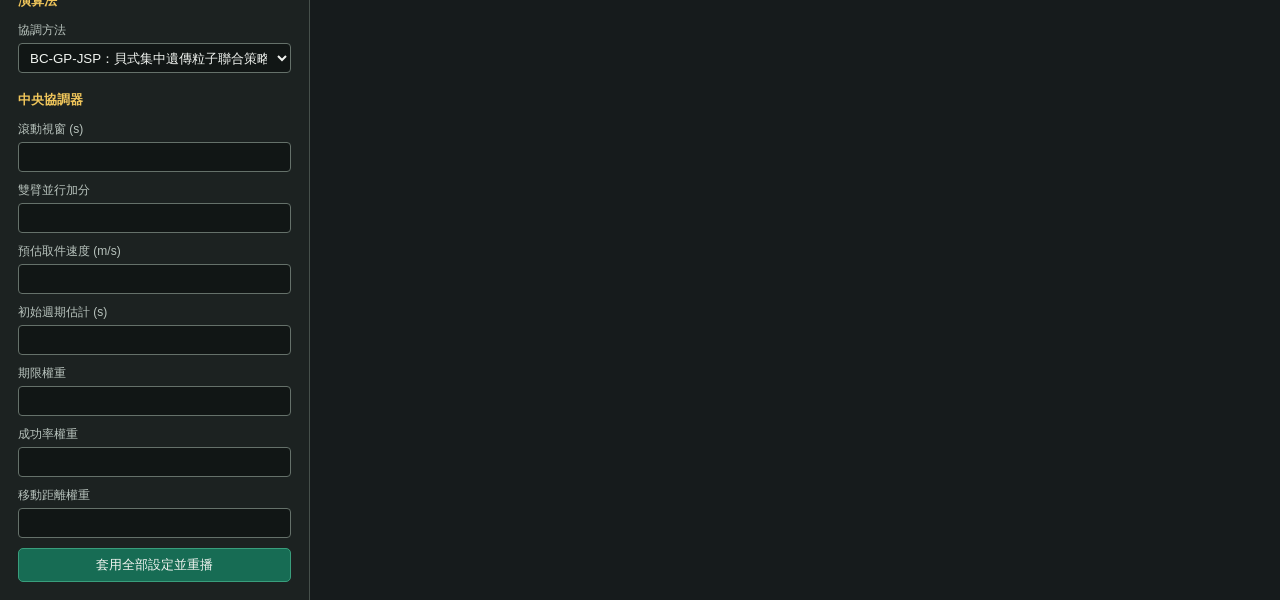
==== commit 9e7f26f1: "feat: add profile picker and concepts" ====
--- a/src/dashboard/index.html
+++ b/src/dashboard/index.html
@@ -25,10 +25,17 @@
       <p id="viewer-status" class="viewer-status">正在確認 MuJoCo 視窗</p>
       <form id="settings">
         <h1>重現版本</h1>
+        <label>選擇已儲存 Key
+          <select id="profile-select" aria-label="選擇已儲存重現 Key"></select>
+        </label>
+        <div id="profile-key-list" class="profile-key-list" aria-label="已儲存 Key 清單"></div>
         <label>重現 Key（ASCII）<input name="profile_key" type="text" minlength="3" maxlength="64" pattern="[A-Za-z0-9][A-Za-z0-9._-]{2,63}" required></label>
+        <label>核心概念<textarea name="profile_concept" id="profile-concept" rows="3" maxlength="500" required></textarea></label>
+        <p id="profile-concept-preview" class="profile-concept-preview">選擇或滑過 Key 可查看核心概念。</p>
         <div class="profile-actions">
           <button id="save-profile" type="button">儲存此 Key</button>
           <button id="load-profile" type="button">載入此 Key</button>
+          <button id="delete-profile" type="button">刪除此 Key</button>
         </div>
         <output id="profile-status" class="settings-status" aria-live="polite"></output>
         <h1>演示設定</h1>
--- a/src/dashboard/styles.css
+++ b/src/dashboard/styles.css
@@ -7,8 +7,13 @@
 .controls { padding: 18px; border-right: 1px solid #46504b; background: #1c2221; } .monitor { padding: 22px; max-width: 1050px; }
 .button-row { display: grid; grid-template-columns: repeat(2, 1fr); gap: 7px; margin-bottom: 8px; } button { min-height: 34px; border: 1px solid #65716a; border-radius: 5px; background: #2b3531; color: #f1f4f0; cursor: pointer; } button:hover { background: #38463f; } button.primary { background: #176c54; border-color: #399e7c; } button.primary:hover { background: #208365; } .apply-settings { grid-column: 1 / -1; }
 .settings-status { display: block; min-height: 16px; margin-bottom: 3px; color: #89c8ae; font-size: 12px; } .viewer-status { min-height: 18px; margin: 0 0 18px; color: #aab7af; font-size: 12px; }
-.profile-actions { display: grid; grid-template-columns: repeat(2, 1fr); gap: 7px; }
+.profile-actions { display: grid; grid-template-columns: repeat(3, 1fr); gap: 7px; }
+.profile-key-list { display: grid; gap: 5px; max-height: 92px; overflow: auto; padding: 6px; border: 1px solid #46504b; border-radius: 4px; background: #111615; }
+.profile-key-option { min-height: 28px; text-align: left; overflow: hidden; text-overflow: ellipsis; white-space: nowrap; }
+.profile-key-option.active { border-color: #f0c65b; color: #f0c65b; }
+.profile-concept-preview { min-height: 34px; margin: 0; padding: 7px; border-left: 3px solid #f0c65b; background: #202827; color: #c6d0ca; font-size: 12px; }
 form { display: grid; gap: 10px; } h1 { margin: 8px 0 2px; font-size: 13px; font-weight: 600; color: #f0c65b; text-transform: uppercase; } label { display: grid; gap: 4px; font-size: 12px; color: #b8c3bd; } .readonly-setting span { min-height: 30px; padding: 7px; border: 1px solid #46504b; border-radius: 4px; color: #89c8ae; background: #202827; } input, select { width: 100%; height: 30px; border: 1px solid #65716a; border-radius: 4px; background: #111615; color: #f1f4f0; padding: 4px 7px; }
+textarea { width: 100%; min-height: 72px; resize: vertical; border: 1px solid #65716a; border-radius: 4px; background: #111615; color: #f1f4f0; padding: 7px; font: inherit; }
 .metrics { display: grid; grid-template-columns: repeat(3, minmax(100px, 180px)); gap: 10px; margin-bottom: 20px; } .metrics div { padding: 12px; border: 1px solid #46504b; border-radius: 6px; background: #202827; } .metrics span { display: block; color: #aab7af; font-size: 12px; } .metrics strong { display: block; margin-top: 4px; font-size: 28px; color: #f0c65b; }
 .panel { margin-top: 12px; border-top: 1px solid #46504b; padding-top: 10px; } h2 { margin: 0 0 9px; font-size: 14px; } .rows { display: grid; gap: 6px; } .row { display: grid; grid-template-columns: 92px 1fr auto; gap: 8px; padding: 8px; background: #202827; border-left: 3px solid #399e7c; font-size: 13px; } details { margin-top: 8px; color: #b8c3bd; } pre { max-height: 150px; overflow: auto; white-space: pre-wrap; color: #d3dcd6; } ol { margin: 0; padding-left: 22px; max-height: 240px; overflow: auto; color: #c6d0ca; font-family: Consolas, monospace; font-size: 12px; } li { padding: 3px 0; } .hint { color: #9aa8a0; font-size: 12px; margin-top: 22px; } code, kbd { color: #f0c65b; background: #111615; padding: 2px 4px; border-radius: 3px; }
 .zone-indicator { font-weight: 700; } .zone-red { color: #ff7770; } .zone-amber { color: #f0c65b; } .zone-green { color: #65d69b; }
